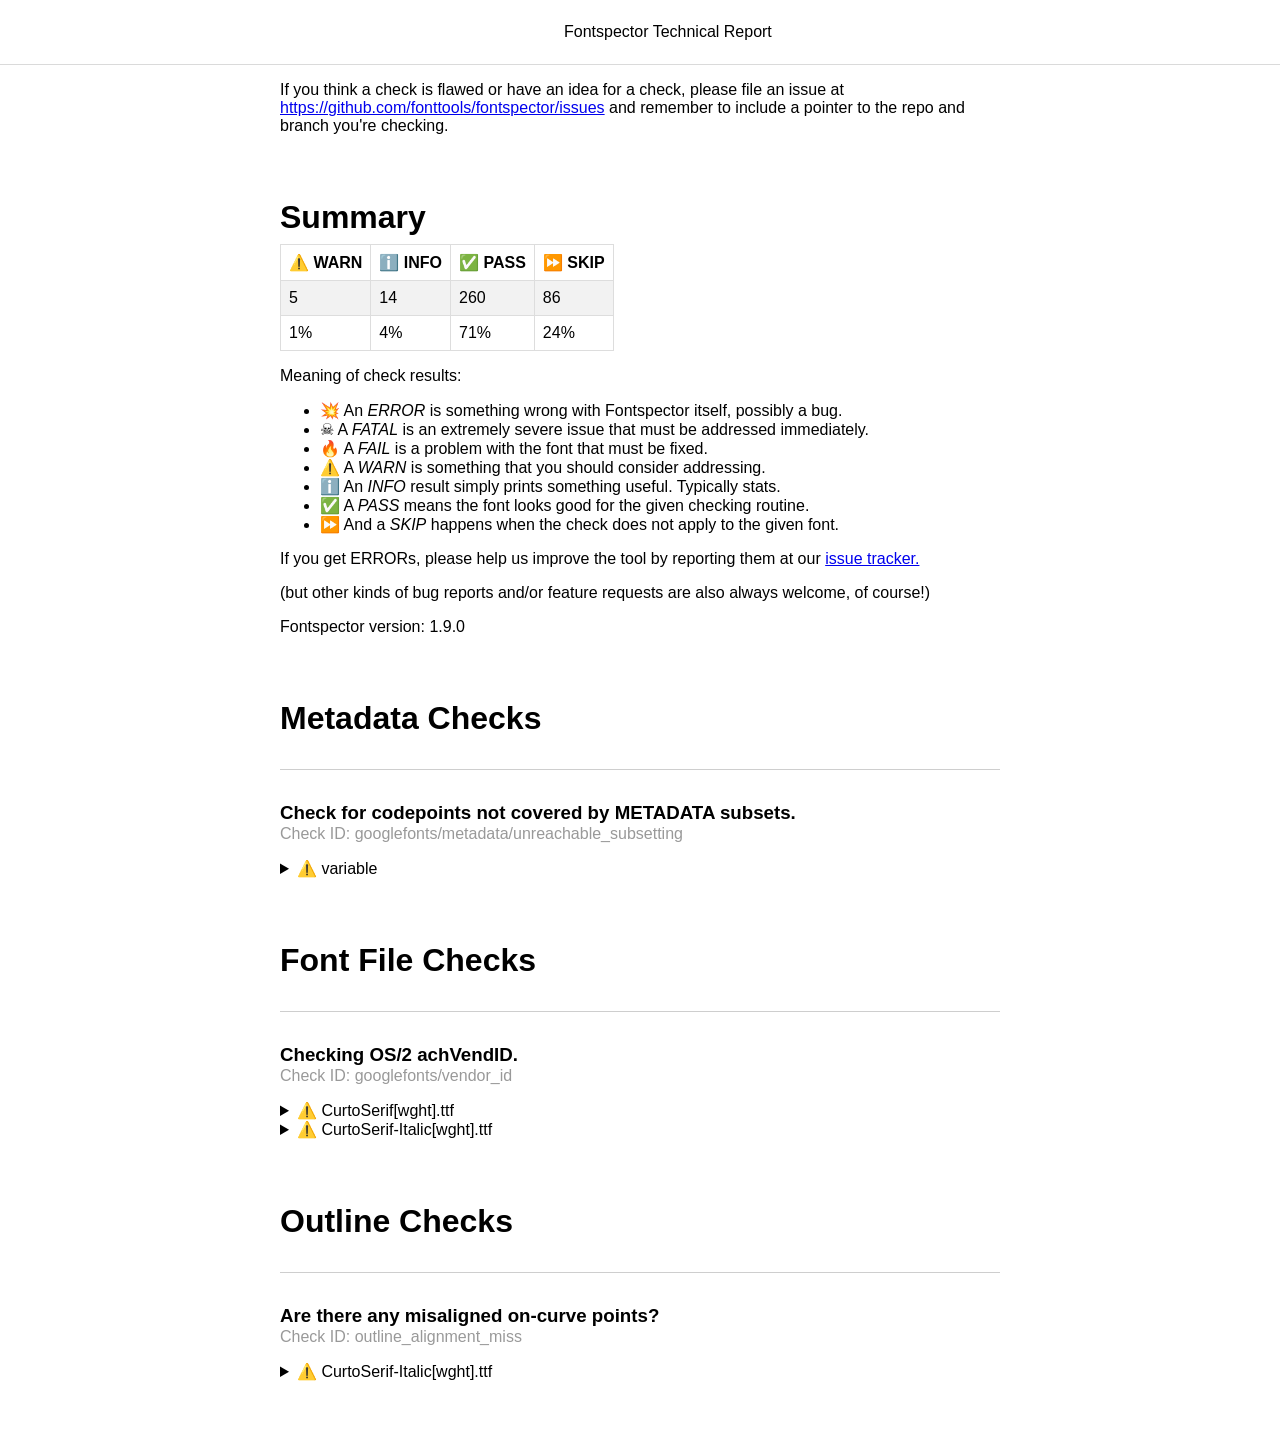
==== out/fontspector/fontspector-report.html @ faec96df "Fix Fontspector warnings and add missing Latin Core glyphs Post-submission QA update for the Google " ====
<!DOCTYPE html>
<html lang="en">

<head>
    <meta charset="utf-8">
    <title>Fontspector Check Report</title>
    <style>
        html {
    font-family: -apple-system, sans-serif;
}

body {
    margin: 0;
}

header {
    border-bottom: 1px solid #dadada;
    padding-top: 1rem;
    padding-bottom: 1rem;
    display: flex;
    align-items: center;
    padding-left: 2rem;
    padding-right: 2rem;
}

main {
    max-width: 720px;
    margin: auto;
    padding-bottom: 3rem;
}

header svg {
    height: 2rem
}

header img {
    height: 2rem
}

header .titleBar {
    margin-left: 2rem;
    font-size: 1rem;
}


h2 {
    margin-top: 2em;
    font-size: 2rem;
    margin-bottom: 0.5rem;
}

h3 {
    margin-bottom: 1px;
    margin-top: 2rem;
    border-top: 1px solid #cecece;
    padding-top: 2rem;
}

.check__idlabel {
    color: #999;
}

table {
    border-collapse: collapse;
}

th,
td {
    border: 1px solid #ddd;
    padding: 0.5em
}

tr:nth-child(even) {
    background-color: #f2f2f2;
}

tr {
    text-align: left;
}

ul {
    margin-top: 0;
}

.details_item {
    list-style: none;
    display: flex;
    align-items: baseline;
}

.details_indicator {
    flex: 0 0 5em;
    font-weight: bold;
    padding-right: 0.5em;
    text-align: right;
}

.details_text {
    flex: 1 0;
}

.section__emoji {
    overflow-wrap: break-word;
}

.rationale {
    padding: 0 1em;
    margin-top: 5px;
    margin-bottom: 1em;
    background-color: #f5f2f2;
}
.rationale p:first-child {
    padding-top: 10px;
}
.rationale ul {
    padding-bottom: 10px;
}
    </style>
</head>

<body>
    <header>
        <?xml version="1.0" encoding="UTF-8" standalone="no"?>
<!-- Created with Inkscape (http://www.inkscape.org/) -->

<svg
   xmlns:dc="http://purl.org/dc/elements/1.1/"
   xmlns:cc="http://creativecommons.org/ns#"
   xmlns:rdf="http://www.w3.org/1999/02/22-rdf-syntax-ns#"
   xmlns:svg="http://www.w3.org/2000/svg"
   xmlns="http://www.w3.org/2000/svg"
   xmlns:sodipodi="http://sodipodi.sourceforge.net/DTD/sodipodi-0.dtd"
   xmlns:inkscape="http://www.inkscape.org/namespaces/inkscape"
   width="500"
   height="500"
   id="svg3179"
   version="1.1"
   inkscape:version="0.48.4 r9939"
   sodipodi:docname="Font-Bakery-logo_clean.svg">
  <title
     id="title3236">Font Bakery Logo</title>
  <defs
     id="defs3181" />
  <sodipodi:namedview
     id="base"
     pagecolor="#ffffff"
     bordercolor="#dedede"
     borderopacity="1"
     inkscape:pageopacity="0.0"
     inkscape:pageshadow="2"
     inkscape:zoom="0.89871365"
     inkscape:cx="216.27103"
     inkscape:cy="202.08774"
     inkscape:document-units="px"
     inkscape:current-layer="layer1"
     showgrid="false"
     fit-margin-top="0"
     fit-margin-left="0"
     fit-margin-right="0"
     fit-margin-bottom="0"
     inkscape:showpageshadow="false"
     inkscape:window-width="1680"
     inkscape:window-height="996"
     inkscape:window-x="0"
     inkscape:window-y="27"
     inkscape:window-maximized="1" />
  <metadata
     id="metadata3184">
    <rdf:RDF>
      <cc:Work
         rdf:about="">
        <dc:format>image/svg+xml</dc:format>
        <dc:type
           rdf:resource="http://purl.org/dc/dcmitype/StillImage" />
        <dc:title>Font Bakery Logo</dc:title>
        <dc:creator>
          <cc:Agent>
            <dc:title>Robert Martinez</dc:title>
          </cc:Agent>
        </dc:creator>
        <dc:subject>
          <rdf:Bag>
            <rdf:li>font build service</rdf:li>
          </rdf:Bag>
        </dc:subject>
        <dc:source>https://github.com/xen/fontbakery</dc:source>
      </cc:Work>
    </rdf:RDF>
  </metadata>
  <g
     inkscape:label="Layer 1"
     inkscape:groupmode="layer"
     id="layer1"
     transform="translate(635.27948,-52.362183)">
    <g
       id="g4364">
      <g
         id="g4082">
        <path
           style="color:#000000;fill:#b3eeff;fill-opacity:1;fill-rule:evenodd;stroke:none;stroke-width:1px;marker:none;visibility:visible;display:inline;overflow:visible;enable-background:accumulate"
           d="M 251.59375 47.21875 C 170.31953 47.21875 104.4375 113.10078 104.4375 194.375 C 104.4375 275.64922 170.31953 341.53125 251.59375 341.53125 C 332.86797 341.53125 398.75 275.64922 398.75 194.375 C 398.75 113.10078 332.86797 47.21875 251.59375 47.21875 z "
           transform="translate(-635.27948,52.362183)"
           id="path3278" />
        <g
           id="g4077">
          <path
             id="text18282-2"
             transform="translate(-635.27948,52.362183)"
             d="M 227.5625 373.375 C 217.00932 373.375 211.65625 379.31093 211.65625 385.15625 C 211.65625 391.03317 216.97773 396.875 227.5625 396.875 C 236.97821 396.52744 242.09375 390.34601 242.09375 384.4375 C 242.09375 378.78176 237.45215 373.375 227.5625 373.375 z M 180.84375 374.0625 C 179.27529 374.07139 177.74223 374.0934 176.3125 374.125 C 175.17503 374.18819 174.25208 374.78964 174.0625 376.875 L 174.09375 394.03125 C 174.28333 395.45309 175.20594 396.21875 176.375 396.21875 L 185.34375 396.21875 C 186.26004 396.21875 187.0625 395.61072 187.0625 394.0625 L 187.0625 388.625 C 187.0625 387.61392 187.33163 387.03125 188.4375 387.03125 L 193.15625 387.03125 C 194.07254 387.03125 194.71875 386.92634 194.71875 385.09375 C 194.71875 383.29276 194.0406 383.15625 193.1875 383.15625 L 187.9375 383.15625 C 187.36877 383.15625 187.125 382.81943 187.125 382.1875 L 187.125 379.9375 C 187.125 378.98961 187.64621 378.3125 188.5625 378.3125 L 195.46875 378.3125 C 196.57462 378.3125 197.125 377.85414 197.125 376.90625 C 197.125 375.67399 196.82982 374.09375 195.25 374.09375 C 190.70013 374.09375 185.54914 374.03584 180.84375 374.0625 z M 315.75 374.0625 C 311.35811 374.0625 306.80376 374.0934 304.75 374.125 C 304.08648 374.125 303.31319 374.55419 303.25 375.3125 C 303.15521 376.44997 303.18681 377.61288 303.25 378.71875 C 303.2816 379.47706 303.92815 379.9375 304.78125 379.9375 L 307.625 379.9375 C 308.41491 379.9375 308.6875 380.33509 308.6875 381.125 C 308.6559 382.70482 308.65625 384.20247 308.65625 385.6875 C 308.65625 388.40478 308.68681 391.12127 308.75 394.3125 C 308.7816 395.1656 309.54795 396.12396 310.875 396.21875 C 312.45482 396.31354 314.20247 396.375 315.6875 396.375 C 317.04614 396.375 318.48511 396.31354 319.84375 396.21875 C 321.1708 396.12396 321.93715 395.1656 321.96875 394.3125 C 322.03194 392.35353 322.0625 390.45863 322.0625 388.53125 C 322.0625 386.06674 322.03194 383.59159 321.96875 380.9375 C 321.96875 380.21078 322.27294 379.84375 323.03125 379.84375 L 325.875 379.84375 C 326.7281 379.84375 327.37465 379.38331 327.40625 378.625 C 327.46944 377.51913 327.50104 376.44997 327.40625 375.3125 C 327.34306 374.55419 326.56977 374.1566 325.90625 374.125 C 324.38963 374.0934 320.14189 374.0625 315.75 374.0625 z M 261.09375 374.125 C 259.54553 374.125 259.25035 375.23026 259.21875 377.03125 C 259.18715 379.02182 259.1875 382.47299 259.1875 384.9375 C 259.1875 388.12873 259.18646 390.48969 259.28125 394.28125 C 259.31285 395.13435 259.92538 396.12431 261.03125 396.1875 C 262.42149 396.28229 263.29553 396.25139 264.84375 396.125 C 265.50727 396.06181 266.3125 395.63435 266.3125 394.78125 L 266.3125 391.28125 C 266.3125 390.27017 266.6823 389.96667 267.15625 390.15625 C 268.4833 390.81977 273.7525 393.88928 276.375 395.4375 C 277.2281 395.94304 277.80142 396.21875 278.8125 396.21875 L 284.09375 396.21875 C 285.23122 396.21875 285.84306 395.1656 285.90625 394.3125 C 286.12742 391.7532 286.15625 388.28775 286.15625 384.84375 C 286.15625 381.65252 286.03229 378.27632 285.9375 375.875 C 285.87431 374.38997 285.35864 374.125 284 374.125 L 280.625 374.125 C 279.83509 374.125 279.375 374.741 279.375 375.5625 L 279.375 380 C 279.375 380.66352 278.94547 380.97256 278.21875 380.625 C 274.61677 378.82401 270.85718 376.8357 266.78125 374.71875 C 266.11773 374.37119 265.32081 374.125 264.5625 374.125 L 261.09375 374.125 z M 229.65625 380.84375 C 232.56311 380.84375 233.8125 382.82505 233.8125 384.53125 C 233.8125 386.49022 232.06242 388.5625 229.21875 388.5625 C 226.97541 388.5625 224.6875 387.24576 224.6875 384.78125 C 224.6875 382.82228 226.30704 380.84375 229.65625 380.84375 z "
             style="font-size:31.59636497px;font-style:normal;font-variant:normal;font-weight:bold;font-stretch:normal;text-align:center;line-height:112.00000048%;letter-spacing:0.06206039px;word-spacing:0px;writing-mode:lr-tb;text-anchor:middle;color:#000000;fill:#333333;fill-opacity:1;fill-rule:nonzero;stroke:none;stroke-width:1.79440379;marker:none;visibility:visible;display:inline;overflow:visible;enable-background:accumulate;font-family:Chango;-inkscape-font-specification:Chango Bold" />
          <path
             id="text18286-8"
             transform="translate(-635.27948,52.362183)"
             d="M 182.875 429.5625 C 180.94762 429.5625 179.26074 430.32505 178.28125 432.03125 L 168.375 449.46875 C 167.77467 450.51143 167.48026 452 169.28125 452 L 172.125 452 C 173.07289 452 173.4955 451.82116 173.90625 451.03125 L 175.15625 448.46875 C 175.47221 447.80523 175.96044 447.78125 176.71875 447.78125 L 182.6875 447.78125 C 183.41422 447.84444 184.27744 448.05419 184.625 448.8125 L 185.53125 450.78125 C 185.87881 451.50797 186.07401 452 187.875 452 L 198.0625 452 C 198.9156 452 199.9375 451.66803 199.9375 450.59375 C 199.9375 450.1514 199.75485 449.57047 199.3125 448.84375 L 189 431.375 C 188.24169 430.07955 186.76489 429.5625 185.40625 429.5625 L 182.875 429.5625 z M 139.9375 429.78125 C 136.27233 429.78125 132.50096 429.81146 129.5625 429.90625 C 127.66672 429.96944 127.37639 431.01116 127.25 432.84375 C 127.12361 434.9923 127.03125 438.0921 127.03125 441.09375 C 127.03125 444.31658 127.06008 447.59833 127.28125 450.03125 C 127.37604 450.91595 128.11045 451.96875 129.4375 451.96875 C 139.48513 452.06354 139.87084 452.0625 140.25 452.0625 C 142.68292 452.0625 145.07124 451.96979 147.125 451.875 C 152.71755 451.65383 154.84375 448.06277 154.84375 445.1875 C 154.84375 442.40702 153.02251 440.41248 150.96875 439.84375 C 150.65279 439.74896 150.65279 439.47048 150.96875 439.3125 C 152.61176 438.4278 153.21875 437.1753 153.21875 435.4375 C 153.21875 432.56223 150.50269 430.03298 147.40625 429.875 C 145.2261 429.78021 142.65478 429.78125 139.9375 429.78125 z M 313.03125 429.84375 C 311.16707 429.84375 309.21382 429.8434 306.8125 429.875 C 304.91672 429.9066 304.18889 430.94901 304.0625 432.75 C 303.90452 434.89855 303.875 438.1546 303.875 441.15625 C 303.875 444.34748 303.90383 447.59833 304.125 450.03125 C 304.21979 450.88435 304.92295 451.87396 306.25 451.96875 C 308.05099 452.06354 309.85526 452.125 311.65625 452.125 C 312.88851 452.125 314.08059 452.09444 315.28125 452.03125 C 316.51351 451.96806 317.0625 451.44685 317.0625 450.59375 L 317.0625 447.375 C 317.0625 446.80627 317.58994 446.77675 317.9375 447.1875 L 320.65625 451.3125 C 321.25658 451.88123 321.71217 452.03125 322.3125 452.03125 C 323.92391 452.06285 327.45109 452.06285 329.0625 452.03125 C 329.72602 452.03125 330.03645 451.25589 329.5625 450.71875 C 328.10907 449.07574 326.63989 447.35934 325.28125 445.9375 C 327.93534 444.45247 329.125 441.8725 329.125 439.25 C 329.125 434.76332 325.68492 430.00104 320.21875 429.90625 C 317.50147 429.84306 315.30619 429.84375 313.03125 429.84375 z M 215.875 429.875 C 213.97922 429.875 213.72014 430.97991 213.59375 432.8125 C 213.43577 434.96105 213.40625 437.96675 213.40625 441 C 213.40625 444.22283 213.43508 447.47333 213.65625 449.90625 C 213.75104 450.79095 214.48545 451.78021 215.8125 451.875 C 217.48711 451.96979 219.07713 452 220.59375 452 C 222.07878 452 223.57747 451.96979 225.0625 451.875 C 225.884 451.81181 226.78125 451.384 226.78125 450.5625 L 226.78125 447.5625 C 226.78125 446.7094 227.05765 446.34375 227.5 446.34375 C 227.87916 446.34375 228.27709 446.5573 228.65625 447.03125 L 232.375 451.46875 C 232.69096 451.81631 233.08578 452 233.8125 452 L 242.3125 452 C 243.86072 452 244.51316 450.23468 243.3125 448.78125 C 241.19555 446.22195 236.62284 441.81034 233.96875 439.15625 C 233.5264 438.7139 233.46321 438.37985 233.96875 437.9375 C 236.52805 435.75735 238.53272 433.93603 241.25 431.21875 C 241.75554 430.71321 241.41352 429.875 240.75 429.875 C 239.13859 429.8434 237.51766 429.8434 235.90625 429.875 C 235.30592 429.875 234.81908 430.05627 234.21875 430.625 L 228.03125 436.40625 C 227.71529 436.65902 227.44062 436.9375 227.15625 436.9375 C 226.99827 436.9375 226.8125 436.7552 226.8125 436.28125 L 226.78125 432.71875 C 226.78125 431.13893 225.73399 429.875 224.34375 429.875 L 215.875 429.875 z M 268.5625 429.875 C 266.99749 429.88833 265.49223 429.898 264.0625 429.9375 C 262.92503 429.9691 262.00208 430.57089 261.8125 432.65625 C 261.62292 434.42564 261.59375 437.99315 261.59375 441.46875 C 261.59375 444.97594 261.62292 448.35941 261.8125 449.78125 C 262.00208 451.20309 262.92503 452 264.0625 452 L 283.5625 452 C 284.47879 452 285.34375 450.77147 285.34375 448.8125 C 285.34375 447.58024 284.47498 447.34375 283.90625 447.34375 L 276.03125 447.34375 C 275.02017 447.34375 274.75 446.75866 274.75 445.96875 L 274.75 444.4375 C 274.75 443.39482 275.01913 442.8125 276.125 442.8125 L 281.28125 442.8125 C 282.22914 442.8125 282.8125 442.67599 282.8125 440.875 C 282.8125 439.04241 282.16525 438.9375 281.34375 438.9375 L 275.59375 438.9375 C 275.02502 438.9375 274.75 438.56908 274.75 437.96875 L 274.75 435.6875 C 274.75 434.77121 275.27121 434.125 276.1875 434.125 L 283.15625 434.125 C 284.4517 434.125 284.78125 433.26108 284.78125 432.25 C 284.78125 431.11253 284.45447 429.875 282.90625 429.875 C 278.38008 429.875 273.25752 429.83501 268.5625 429.875 z M 355.96875 429.875 L 345.15625 429.9375 C 343.67122 429.9375 343.14586 431.29691 344.09375 432.71875 L 350.46875 443.4375 C 350.46875 446.15478 350.46806 446.90252 350.53125 450.09375 C 350.56285 450.94685 351.3292 451.90521 352.65625 452 C 354.23607 452.09479 355.98372 452.125 357.46875 452.125 C 358.82739 452.125 360.26636 452.09479 361.625 452 C 362.95205 451.90521 363.7184 450.94685 363.75 450.09375 C 363.81319 448.13478 363.90625 444.55238 363.90625 442.625 L 370.96875 431.40625 C 371.47429 430.71113 371.38262 429.875 370.6875 429.875 L 366.59375 429.875 C 365.96182 429.875 365.59791 430.08855 365.21875 430.5625 L 362 435.59375 C 361.65244 436.0045 361.37742 436.1875 361.15625 436.1875 C 360.90348 436.1875 360.72256 435.9427 360.375 435.46875 L 358.4375 431.34375 C 357.64759 430.23788 357.2642 429.875 355.96875 429.875 z M 140.65625 433.46875 C 143.12076 433.37396 143.84375 434.2042 143.84375 435.53125 C 143.84375 436.73191 142.7732 437.34375 140.65625 437.34375 C 140.11911 437.34375 139.9375 437.00277 139.9375 436.75 L 139.90625 434.15625 C 139.90625 433.6823 140.15071 433.46875 140.65625 433.46875 z M 317.78125 435.625 C 320.68811 435.625 321.9375 437.48026 321.9375 439.28125 C 321.9375 441.11384 320.53048 442.9375 317.75 442.9375 C 317.14967 442.9375 317.09375 442.65971 317.09375 442.34375 L 317.03125 436.5 C 317.03125 435.89967 317.24411 435.625 317.78125 435.625 z M 179.6875 438.71875 C 180.16145 438.71875 180.43438 438.93092 180.71875 439.53125 L 181.90625 442.25 C 182.25381 443.03991 181.69685 443.65625 180.84375 443.65625 L 177.96875 443.65625 C 177.27363 443.65625 177.02813 443.00727 177.3125 442.34375 L 178.75 439.46875 C 178.97117 439.0264 179.33994 438.71875 179.6875 438.71875 z M 141.53125 441.75 C 143.21252 441.76814 145.03125 442.47097 145.03125 444.40625 C 145.03125 446.90236 142.86869 447.65625 140.59375 447.65625 C 140.1514 447.65625 139.90625 447.28506 139.90625 446.9375 L 139.9375 442.84375 C 139.9375 442.02225 140.33855 441.81285 140.8125 441.78125 C 141.04157 441.75755 141.29107 441.74741 141.53125 441.75 z "
             style="font-size:31.59636497px;font-style:normal;font-variant:normal;font-weight:bold;font-stretch:normal;text-align:start;line-height:112.00000048%;letter-spacing:0.06206039px;word-spacing:2.41503072px;writing-mode:lr-tb;text-anchor:start;color:#000000;fill:#333333;fill-opacity:1;fill-rule:nonzero;stroke:none;stroke-width:1.79440379;marker:none;visibility:visible;display:inline;overflow:visible;enable-background:accumulate;font-family:Chango;-inkscape-font-specification:Chango Bold" />
          <path
             id="path3288"
             transform="translate(-635.27948,52.362183)"
             d="M 249.9375 403.46875 C 249.32611 403.46875 248.71723 403.68377 248.25 404.125 L 243.09375 408.96875 L 85.46875 411.4375 L 243.09375 413.875 L 248.25 418.71875 C 249.18448 419.60121 250.69052 419.60121 251.625 418.71875 L 256.78125 413.875 L 414.53125 411.4375 L 256.78125 408.96875 L 251.625 404.125 C 251.15776 403.68377 250.54889 403.46875 249.9375 403.46875 z "
             style="color:#000000;fill:#333333;fill-opacity:1;fill-rule:evenodd;stroke:none;stroke-width:1px;marker:none;visibility:visible;display:inline;overflow:visible;enable-background:accumulate" />
        </g>
      </g>
      <g
         id="g4067">
        <path
           sodipodi:nodetypes="cccccccccc"
           inkscape:connector-curvature="0"
           id="path3290"
           transform="translate(-635.27948,52.362183)"
           d="m 206.89349,137.05441 c -72.73857,-33.75998 -74.49408,71.0107 -10.29974,57.82059 l 5.76713,88.33318 c 33.82742,-2.45226 64.21304,-3.34452 86.21392,-0.82763 l 4.55015,-73.5993 c 0.58262,-9.0357 -12.00001,4.01117 -47.09375,-15.125 27.11798,4.95126 43.83163,3.94126 53.60332,-1.28551 32.28612,10.09481 58.06133,-3.9468 51.14668,-34.12079 -6.09438,-23.26773 -28.8541,-29.53508 -61.0625,-35.09375 -47.44109,-5.43966 -47.52019,37.4132 -82.82521,13.89821 z"
           style="color:#000000;fill:#ffffff;fill-opacity:1;fill-rule:nonzero;stroke:none;stroke-width:1px;marker:none;visibility:visible;display:inline;overflow:visible;enable-background:accumulate" />
        <g
           id="g4060">
          <path
             id="text4705"
             transform="translate(-635.27948,52.362183)"
             d="M 209.0625 208.96875 L 195.5625 209.34375 L 197.65625 285.1875 L 250.3125 283.71875 L 249.96875 271.34375 L 210.8125 272.4375 L 210.3125 254.21875 L 246.28125 253.21875 L 245.9375 240.84375 L 209.96875 241.84375 L 209.0625 208.96875 z "
             style="font-size:109.31424713px;font-style:normal;font-variant:normal;font-weight:bold;font-stretch:normal;text-indent:0;text-align:start;text-decoration:none;line-height:100%;letter-spacing:0px;word-spacing:0px;text-transform:none;direction:ltr;block-progression:tb;writing-mode:lr-tb;text-anchor:start;baseline-shift:baseline;color:#000000;fill:#333333;fill-opacity:1;fill-rule:nonzero;stroke:none;stroke-width:1px;marker:none;visibility:visible;display:inline;overflow:visible;enable-background:accumulate;font-family:Cantarell;-inkscape-font-specification:Cantarell Bold" />
          <path
             id="text4709"
             transform="translate(-635.27948,52.362183)"
             d="M 300.34375 209.40625 L 298.96875 242.25 L 263.03125 240.75 L 262.5 253.125 L 298.4375 254.625 L 297.6875 272.8125 L 258.53125 271.15625 L 258.03125 283.53125 L 310.65625 285.75 L 313.84375 209.96875 L 300.34375 209.40625 z "
             style="font-size:109.31424713px;font-style:normal;font-variant:normal;font-weight:bold;font-stretch:normal;text-indent:0;text-align:start;text-decoration:none;line-height:100%;letter-spacing:0px;word-spacing:0px;text-transform:none;direction:ltr;block-progression:tb;writing-mode:lr-tb;text-anchor:start;baseline-shift:baseline;color:#000000;fill:#333333;fill-opacity:1;fill-rule:nonzero;stroke:none;stroke-width:1px;marker:none;visibility:visible;display:inline;overflow:visible;enable-background:accumulate;font-family:Cantarell;-inkscape-font-specification:Cantarell Bold" />
          <path
             id="text4713"
             transform="translate(-635.27948,52.362183)"
             d="M 308.5625 119.46875 L 307.09375 131.65625 L 309.21875 131.96875 C 316.42036 133.03782 322.52077 134.84167 327.5 137.375 C 331.43268 139.37599 334.73731 141.86431 337.4375 144.875 C 340.12213 147.83799 342.03348 150.9639 343.15625 154.25 C 344.24732 157.5201 344.71437 160.86107 344.53125 164.28125 C 344.31643 167.68541 343.4241 170.92416 341.875 173.96875 C 340.27751 177.10858 338.09635 179.77603 335.34375 181.96875 C 332.5756 184.1137 329.47546 185.66251 326.03125 186.625 C 322.57151 187.53971 318.72928 187.71109 314.5 187.15625 C 310.28692 186.56976 306.06236 185.19356 301.8125 183.03125 C 296.61129 180.38492 291.85916 176.82963 287.59375 172.34375 L 286.15625 170.8125 L 277.40625 178.34375 L 278.78125 180 C 284.16279 186.45113 290.70049 191.64241 298.34375 195.53125 C 304.27451 198.54877 310.10287 200.37016 315.875 201.03125 C 321.61549 201.67624 326.85648 201.22981 331.59375 199.6875 C 336.34719 198.11352 340.6574 195.69004 344.5 192.375 C 348.3109 189.04388 351.42227 184.94572 353.875 180.125 C 356.36 175.24093 357.80182 170.26143 358.1875 165.1875 C 358.57317 160.11368 357.95095 155.22233 356.28125 150.5 C 354.61154 145.77781 351.77786 141.29191 347.78125 137.0625 C 343.78464 132.83326 338.80619 129.22123 332.84375 126.1875 C 325.73961 122.57305 318.33703 120.39428 310.6875 119.65625 L 308.5625 119.46875 z "
             style="font-size:109.31424713px;font-style:normal;font-variant:normal;font-weight:bold;font-stretch:normal;text-indent:0;text-align:start;text-decoration:none;line-height:100%;letter-spacing:0px;word-spacing:0px;text-transform:none;direction:ltr;block-progression:tb;writing-mode:lr-tb;text-anchor:start;baseline-shift:baseline;color:#000000;fill:#333333;fill-opacity:1;fill-rule:nonzero;stroke:none;stroke-width:1px;marker:none;visibility:visible;display:inline;overflow:visible;enable-background:accumulate;font-family:Cantarell;-inkscape-font-specification:Cantarell Bold" />
          <path
             id="text4717"
             transform="translate(-635.27948,52.362183)"
             d="M 182.375 124.65625 C 180.47774 124.69766 178.65321 124.86732 176.84375 125.125 C 172.02391 125.77713 167.77343 127.05342 164.125 128.96875 C 160.51714 130.85454 157.29418 133.22156 154.46875 136.09375 C 151.67843 138.97154 149.44751 142.19737 147.78125 145.71875 C 146.11495 149.24023 144.99528 152.96467 144.375 156.9375 C 143.78213 160.73461 143.67471 164.53754 144.09375 168.3125 C 144.51825 172.05235 145.56042 175.75716 147.21875 179.4375 C 148.9122 183.12336 151.15908 186.473 153.96875 189.46875 C 156.78385 192.42935 160.45841 195.02839 164.96875 197.28125 C 169.51966 199.50444 174.67152 201.06849 180.4375 201.96875 C 193.97331 204.08214 205.01285 201.71568 213.53125 194.90625 L 218.34375 164.0625 L 181.84375 158.375 L 180.03125 170.09375 L 203.5 173.75 L 201.25 188.125 C 196.68082 190.40087 191.15653 191.04129 184.6875 190.03125 C 178.78089 189.10904 173.61373 187.14744 169.21875 184.15625 C 164.86433 181.13541 161.69147 177.4018 159.65625 172.90625 C 157.62097 168.41074 156.98526 163.59795 157.78125 158.5 C 158.38505 154.63265 159.75267 151.20083 161.875 148.21875 C 164.0379 145.20709 166.65093 142.87436 169.6875 141.1875 C 172.75915 139.50624 176.1194 138.36683 179.78125 137.75 C 183.443 137.13328 187.11693 137.10568 190.84375 137.6875 C 194.64076 138.2804 198.36595 139.36186 201.96875 140.96875 C 205.57689 142.54059 208.51381 144.15711 210.8125 145.8125 L 212.5625 147.125 L 219.71875 137.53125 L 218.0625 136.1875 C 210.80834 130.51705 202.19967 126.92855 192.25 125.375 C 188.84402 124.84326 185.5371 124.58723 182.375 124.65625 z "
             style="font-size:109.31424713px;font-style:normal;font-variant:normal;font-weight:bold;font-stretch:normal;text-indent:0;text-align:start;text-decoration:none;line-height:100%;letter-spacing:0px;word-spacing:0px;text-transform:none;direction:ltr;block-progression:tb;writing-mode:lr-tb;text-anchor:start;baseline-shift:baseline;color:#000000;fill:#333333;fill-opacity:1;fill-rule:nonzero;stroke:none;stroke-width:1px;marker:none;visibility:visible;display:inline;overflow:visible;enable-background:accumulate;font-family:Cantarell;-inkscape-font-specification:Cantarell Bold" />
          <path
             id="text4721"
             transform="translate(-635.27948,52.362183)"
             d="M 279.625 116.25 C 277.81025 116.24545 275.93131 116.46106 273.96875 116.9375 C 271.95816 117.39923 270.20044 117.95291 268.6875 118.59375 C 267.15798 119.20322 265.54155 119.97507 263.84375 120.875 L 220.9375 143.625 L 227.21875 155.5 L 270.03125 132.8125 C 270.81729 132.39587 271.55666 132.05171 272.21875 131.78125 C 272.86425 131.47939 273.76669 131.17348 274.9375 130.875 C 276.06027 130.56179 277.12238 130.38295 278.125 130.375 C 279.11102 130.33565 280.28015 130.49298 281.59375 130.84375 C 282.89075 131.16312 284.10061 131.71628 285.28125 132.5 C 286.41384 133.26899 287.66009 134.39392 288.96875 135.875 C 290.22935 137.34134 291.40006 139.11248 292.5 141.1875 C 293.64997 143.35686 294.51541 145.55055 295.09375 147.78125 L 295.65625 150.03125 L 307.1875 146.46875 L 306.71875 144.40625 C 305.85482 140.87706 304.53327 137.42659 302.75 134.0625 C 301.01674 130.79277 299.15338 127.99724 297.1875 125.65625 C 295.20498 123.28387 293.29924 121.43379 291.4375 120.125 C 289.55913 118.78483 287.56877 117.80614 285.46875 117.1875 C 283.36878 116.56892 281.40837 116.27129 279.625 116.25 z "
             style="font-size:109.3142395px;font-style:normal;font-variant:normal;font-weight:bold;font-stretch:normal;text-indent:0;text-align:start;text-decoration:none;line-height:100%;letter-spacing:0px;word-spacing:0px;text-transform:none;direction:ltr;block-progression:tb;writing-mode:lr-tb;text-anchor:start;baseline-shift:baseline;color:#000000;fill:#333333;fill-opacity:1;fill-rule:nonzero;stroke:none;stroke-width:1px;marker:none;visibility:visible;display:inline;overflow:visible;enable-background:accumulate;font-family:Cantarell;-inkscape-font-specification:Cantarell Bold" />
        </g>
      </g>
    </g>
  </g>
</svg>

        <div class="titleBar">
            Fontspector Technical Report
        </div>
    </header>

    <main>
        <p>If you think a check is flawed or have an idea for a check,
please file an issue at <a href='https:&#x2F;&#x2F;github.com&#x2F;fonttools&#x2F;fontspector&#x2F;issues'>https:&#x2F;&#x2F;github.com&#x2F;fonttools&#x2F;fontspector&#x2F;issues</a>
and remember to include a pointer to the repo and branch
you're checking.</p>
        
        <h2>Summary</h2>
    <table>
    <tr>
        <th>⚠️ WARN</th><th>ℹ️ INFO</th><th>✅ PASS</th><th>⏩ SKIP</th>
    </tr>
    <tr>
        <td>5 </td> <td>14 </td> <td>260 </td> <td>86 </td> 
    </tr>
    <tr>
        <td>1%</td> <td>4%</td> <td>71%</td> <td>24%</td> 
    </tr>
</table>

        


<p>Meaning of check results:</p>

<ul>
<li>💥 An <em>ERROR</em> is something wrong with Fontspector itself, possibly a bug.
<li>☠ A <em>FATAL</em> is an extremely severe issue that must be addressed
immediately.
<li>🔥 A <em>FAIL</em> is a problem with the font that must be fixed.
<li>⚠️ A <em>WARN</em> is something that you should consider addressing.
<li>ℹ️ An <em>INFO</em> result simply prints something useful. Typically stats.
<li>✅ A <em>PASS</em> means the font looks good for the given checking routine.
<li>⏩ And a <em>SKIP</em> happens when the check does not apply to the given font.
</ul>

<p>If you get ERRORs, please help us improve the tool by reporting them at our
    <a href="https:&#x2F;&#x2F;github.com&#x2F;fonttools&#x2F;fontspector&#x2F;issues">issue tracker.</a></p>

<p>(but other kinds of bug reports and/or feature requests
    are also always welcome, of course!)</p>

<p>Fontspector version: 1.9.0</p>
        
            <h2>Metadata Checks</h2>

    

    

    

    

    

    

    

    

    

    

    

    
        <h3>Check for codepoints not covered by METADATA subsets.</h3>
<div class='check__idlabel'>Check ID: googlefonts&#x2F;metadata&#x2F;unreachable_subsetting</div>

<div class="rationale">
    

</div>


    
        <details>
            <summary>
                ⚠️
                variable
                
            </summary>
            <div>
                <ul>
                
                
                        <li class='details_item'>
                            <span class='details_indicator'>
                            ⚠️ WARN
                            </span>

                            <span class='details_text'>
                                
                                    <p>fonts/variable/CurtoSerif[wght].ttf: The following codepoints supported by the font are not covered by any subsets defined in the font's metadata file, and will never be served. You can solve this by either manually adding additional subset declarations to METADATA.pb, or by editing the glyphset definitions.</p>
<ul>
<li>U+02D8 BREVE: try adding one of: canadian-aboriginal, yi</li>
<li>U+02D9 DOT ABOVE: try adding one of: canadian-aboriginal, yi</li>
<li>U+02DB OGONEK: try adding one of: yi, canadian-aboriginal</li>
<li>U+0302 COMBINING CIRCUMFLEX ACCENT: try adding one of: coptic, math, cherokee, tifinagh</li>
<li>U+0306 COMBINING BREVE: try adding one of: tifinagh, old-permic</li>
<li>U+0307 COMBINING DOT ABOVE: try adding one of: math, old-permic, canadian-aboriginal, tifinagh, hebrew, malayalam, syriac, coptic, todhri, tai-le, duployan</li>
<li>U+030A COMBINING RING ABOVE: try adding one of: duployan, syriac</li>
<li>U+030B COMBINING DOUBLE ACUTE ACCENT: try adding one of: cherokee, osage</li>
<li>U+030C COMBINING CARON: try adding one of: cherokee, tai-le</li>
<li>U+0312 COMBINING TURNED COMMA ABOVE: try adding math</li>
<li>U+0326 COMBINING COMMA BELOW: try adding math</li>
<li>U+0327 COMBINING CEDILLA: try adding math</li>
<li>U+1EBC LATIN CAPITAL LETTER E WITH TILDE: try adding vietnamese</li>
<li>U+1EBD LATIN SMALL LETTER E WITH TILDE: try adding vietnamese</li>
<li>U+2030 PER MILLE SIGN: try adding adlam</li>
<li>U+25CC DOTTED CIRCLE: try adding one of: hanunoo, zanabazar-square, caucasian-albanian, javanese, dogra, old-permic, saurashtra, bhaiksuki, elbasan, adlam, hebrew, canadian-aboriginal, tai-le, bengali, duployan, kaithi, thai, ahom, buginese, myanmar, telugu, warang-citi, tagbanwa, khojki, bassa-vah, mahajani, buhid, newa, takri, tibetan, gurmukhi, devanagari, kayah-li, mandaic, osage, soyombo, new-tai-lue, tirhuta, khmer, balinese, chakma, sinhala, sundanese, gunjala-gondi, mongolian, limbu, armenian, syloti-nagri, malayalam, thaana, khudawadi, lao, tifinagh, pahawh-hmong, sharada, brahmi, manichaean, masaram-gondi, syriac, math, oriya, tagalog, yi, wancho, symbols, psalter-pahlavi, rejang, miao, hanifi-rohingya, gujarati, cham, grantha, sogdian, mende-kikakui, meetei-mayek, phags-pa, modi, nko, tamil, kharoshthi, music, tai-tham, marchen, siddham, tai-viet, coptic, lepcha, batak, kannada</li>
</ul>
<p>Or you can add the above codepoints to one of the subsets supported by the font: latin-ext, latin</p>
                                
                                
                                     [code: unreachable-subsetting]
                                
                            </span>
                        </li>
                
                
                
                        <li class='details_item'>
                            <span class='details_indicator'>
                            ⚠️ WARN
                            </span>

                            <span class='details_text'>
                                
                                    <p>fonts/variable/CurtoSerif-Italic[wght].ttf: The following codepoints supported by the font are not covered by any subsets defined in the font's metadata file, and will never be served. You can solve this by either manually adding additional subset declarations to METADATA.pb, or by editing the glyphset definitions.</p>
<ul>
<li>U+02D8 BREVE: try adding one of: canadian-aboriginal, yi</li>
<li>U+02D9 DOT ABOVE: try adding one of: canadian-aboriginal, yi</li>
<li>U+02DB OGONEK: try adding one of: yi, canadian-aboriginal</li>
<li>U+0302 COMBINING CIRCUMFLEX ACCENT: try adding one of: coptic, math, cherokee, tifinagh</li>
<li>U+0306 COMBINING BREVE: try adding one of: tifinagh, old-permic</li>
<li>U+0307 COMBINING DOT ABOVE: try adding one of: math, old-permic, canadian-aboriginal, tifinagh, hebrew, malayalam, syriac, coptic, todhri, tai-le, duployan</li>
<li>U+030A COMBINING RING ABOVE: try adding one of: duployan, syriac</li>
<li>U+030B COMBINING DOUBLE ACUTE ACCENT: try adding one of: cherokee, osage</li>
<li>U+030C COMBINING CARON: try adding one of: cherokee, tai-le</li>
<li>U+0312 COMBINING TURNED COMMA ABOVE: try adding math</li>
<li>U+0326 COMBINING COMMA BELOW: try adding math</li>
<li>U+0327 COMBINING CEDILLA: try adding math</li>
<li>U+1EBC LATIN CAPITAL LETTER E WITH TILDE: try adding vietnamese</li>
<li>U+1EBD LATIN SMALL LETTER E WITH TILDE: try adding vietnamese</li>
<li>U+2030 PER MILLE SIGN: try adding adlam</li>
<li>U+25CC DOTTED CIRCLE: try adding one of: hanunoo, zanabazar-square, caucasian-albanian, javanese, dogra, old-permic, saurashtra, bhaiksuki, elbasan, adlam, hebrew, canadian-aboriginal, tai-le, bengali, duployan, kaithi, thai, ahom, buginese, myanmar, telugu, warang-citi, tagbanwa, khojki, bassa-vah, mahajani, buhid, newa, takri, tibetan, gurmukhi, devanagari, kayah-li, mandaic, osage, soyombo, new-tai-lue, tirhuta, khmer, balinese, chakma, sinhala, sundanese, gunjala-gondi, mongolian, limbu, armenian, syloti-nagri, malayalam, thaana, khudawadi, lao, tifinagh, pahawh-hmong, sharada, brahmi, manichaean, masaram-gondi, syriac, math, oriya, tagalog, yi, wancho, symbols, psalter-pahlavi, rejang, miao, hanifi-rohingya, gujarati, cham, grantha, sogdian, mende-kikakui, meetei-mayek, phags-pa, modi, nko, tamil, kharoshthi, music, tai-tham, marchen, siddham, tai-viet, coptic, lepcha, batak, kannada</li>
</ul>
<p>Or you can add the above codepoints to one of the subsets supported by the font: latin-ext, latin</p>
                                
                                
                                     [code: unreachable-subsetting]
                                
                            </span>
                        </li>
                
                
                </ul>
            </div>
        </details>
    


    

    

    


        
            <h2>Font File Checks</h2>

    

    

    

    

    

    

    

    

    

    

    

    

    

    

    

    

    

    

    

    

    

    

    

    

    

    

    

    

    

    

    
        <h3>Checking OS&#x2F;2 achVendID.</h3>
<div class='check__idlabel'>Check ID: googlefonts&#x2F;vendor_id</div>

<div class="rationale">
    

</div>


    
        <details>
            <summary>
                ⚠️
                CurtoSerif[wght].ttf
                
            </summary>
            <div>
                <ul>
                
                
                        <li class='details_item'>
                            <span class='details_indicator'>
                            ⚠️ WARN
                            </span>

                            <span class='details_text'>
                                
                                    <p>OS/2 VendorID value 'DQCU' is not yet recognized.
If you registered it recently, then it's safe to ignore this warning message. Otherwise, you should set it to your own unique 4 character code, and register it with Microsoft at <a href="https://www.microsoft.com/typography/links/vendorlist.aspx">https://www.microsoft.com/typography/links/vendorlist.aspx</a></p>

                                
                                
                                     [code: unknown]
                                
                            </span>
                        </li>
                
                
                </ul>
            </div>
        </details>
    

    
        <details>
            <summary>
                ⚠️
                CurtoSerif-Italic[wght].ttf
                
            </summary>
            <div>
                <ul>
                
                
                        <li class='details_item'>
                            <span class='details_indicator'>
                            ⚠️ WARN
                            </span>

                            <span class='details_text'>
                                
                                    <p>OS/2 VendorID value 'DQCU' is not yet recognized.
If you registered it recently, then it's safe to ignore this warning message. Otherwise, you should set it to your own unique 4 character code, and register it with Microsoft at <a href="https://www.microsoft.com/typography/links/vendorlist.aspx">https://www.microsoft.com/typography/links/vendorlist.aspx</a></p>

                                
                                
                                     [code: unknown]
                                
                            </span>
                        </li>
                
                
                </ul>
            </div>
        </details>
    


    

    

    

    

    

    

    


        
            <h2>Outline Checks</h2>

    
        <h3>Are there any misaligned on-curve points?</h3>
<div class='check__idlabel'>Check ID: outline_alignment_miss</div>

<div class="rationale">
    

</div>


    
        <details>
            <summary>
                ⚠️
                CurtoSerif-Italic[wght].ttf
                
            </summary>
            <div>
                <ul>
                
                
                        <li class='details_item'>
                            <span class='details_indicator'>
                            ⚠️ WARN
                            </span>

                            <span class='details_text'>
                                
                                    <p>The following glyphs have on-curve points which have potentially incorrect y coordinates:</p>
<ul>
<li>
<ul>
<li>G (U+0047): X=473,Y=614 (should be at cap-height 612?)</li>
</ul>
</li>
<li>
<ul>
<li>G (U+0047): X=302,Y=1.5 (should be at baseline 0?)</li>
</ul>
</li>
<li>
<ul>
<li>Gbreve (U+011E): X=473,Y=614 (should be at cap-height 612?)</li>
</ul>
</li>
<li>
<ul>
<li>Gbreve (U+011E): X=302,Y=1.5 (should be at baseline 0?)</li>
</ul>
</li>
<li>
<ul>
<li>uni0122 (U+0122): X=473,Y=614 (should be at cap-height 612?)</li>
</ul>
</li>
<li>
<ul>
<li>uni0122 (U+0122): X=302,Y=1.5 (should be at baseline 0?)</li>
</ul>
</li>
<li>
<ul>
<li>Gdotaccent (U+0120): X=473,Y=614 (should be at cap-height 612?)</li>
</ul>
</li>
<li>
<ul>
<li>Gdotaccent (U+0120): X=302,Y=1.5 (should be at baseline 0?)</li>
</ul>
</li>
<li>
<ul>
<li>Q (U+0051): X=166,Y=1 (should be at baseline 0?)</li>
</ul>
</li>
<li>
<ul>
<li>W (U+0057): X=93,Y=610 (should be at cap-height 612?)</li>
</ul>
</li>
<li>
<ul>
<li>Wacute (U+1E82): X=93,Y=610 (should be at cap-height 612?)</li>
</ul>
</li>
<li>
<ul>
<li>Wcircumflex (U+0174): X=93,Y=610 (should be at cap-height 612?)</li>
</ul>
</li>
<li>
<ul>
<li>Wdieresis (U+1E84): X=93,Y=610 (should be at cap-height 612?)</li>
</ul>
</li>
<li>
<ul>
<li>Wgrave (U+1E80): X=93,Y=610 (should be at cap-height 612?)</li>
</ul>
</li>
<li>
<ul>
<li>abreve (U+0103): X=226,Y=610 (should be at cap-height 612?)</li>
</ul>
</li>
<li>
<ul>
<li>abreve (U+0103): X=462,Y=610 (should be at cap-height 612?)</li>
</ul>
</li>
<li>
<ul>
<li>agrave (U+00E0): X=289,Y=611 (should be at cap-height 612?)</li>
</ul>
</li>
<li>
<ul>
<li>aring (U+00E5): X=240.5,Y=610.5 (should be at cap-height 612?)</li>
</ul>
</li>
<li>
<ul>
<li>aring (U+00E5): X=279.5,Y=614.5 (should be at cap-height 612?)</li>
</ul>
</li>
<li>
<ul>
<li>atilde (U+00E3): X=271,Y=610 (should be at cap-height 612?)</li>
</ul>
</li>
<li>
<ul>
<li>dcaron (U+010F): X=603.5,Y=613.5 (should be at cap-height 612?)</li>
</ul>
</li>
<li>
<ul>
<li>egrave (U+00E8): X=266,Y=611 (should be at cap-height 612?)</li>
</ul>
</li>
<li>
<ul>
<li>gbreve (U+011F): X=190,Y=610 (should be at cap-height 612?)</li>
</ul>
</li>
<li>
<ul>
<li>gbreve (U+011F): X=426,Y=610 (should be at cap-height 612?)</li>
</ul>
</li>
<li>
<ul>
<li>igrave (U+00EC): X=196,Y=611 (should be at cap-height 612?)</li>
</ul>
</li>
<li>
<ul>
<li>lcaron (U+013E): X=369.5,Y=613.5 (should be at cap-height 612?)</li>
</ul>
</li>
<li>
<ul>
<li>ntilde (U+00F1): X=295,Y=610 (should be at cap-height 612?)</li>
</ul>
</li>
<li>
<ul>
<li>ograve (U+00F2): X=259,Y=611 (should be at cap-height 612?)</li>
</ul>
</li>
<li>
<ul>
<li>otilde (U+00F5): X=241,Y=610 (should be at cap-height 612?)</li>
</ul>
</li>
<li>
<ul>
<li>p (U+0070): X=100,Y=2 (should be at baseline 0?)</li>
</ul>
</li>
<li>
<ul>
<li>thorn (U+00FE): X=88,Y=2 (should be at baseline 0?)</li>
</ul>
</li>
<li>
<ul>
<li>ubreve (U+016D): X=223,Y=610 (should be at cap-height 612?)</li>
</ul>
</li>
<li>
<ul>
<li>ubreve (U+016D): X=459,Y=610 (should be at cap-height 612?)</li>
</ul>
</li>
<li>
<ul>
<li>ugrave (U+00F9): X=286,Y=611 (should be at cap-height 612?)</li>
</ul>
</li>
<li>
<ul>
<li>uring (U+016F): X=237.5,Y=610.5 (should be at cap-height 612?)</li>
</ul>
</li>
<li>
<ul>
<li>uring (U+016F): X=276.5,Y=614.5 (should be at cap-height 612?)</li>
</ul>
</li>
<li>
<ul>
<li>wgrave (U+1E81): X=389,Y=611 (should be at cap-height 612?)</li>
</ul>
</li>
<li>
<ul>
<li>ygrave (U+1EF3): X=260,Y=611 (should be at cap-height 612?)</li>
</ul>
</li>
<li>
<ul>
<li>abreve.ss01: X=192,Y=610 (should be at cap-height 612?)</li>
</ul>
</li>
<li>
<ul>
<li>abreve.ss01: X=428,Y=610 (should be at cap-height 612?)</li>
</ul>
</li>
<li>
<ul>
<li>agrave.ss01: X=248,Y=611 (should be at cap-height 612?)</li>
</ul>
</li>
<li>
<ul>
<li>aring.ss01: X=172.5,Y=610.5 (should be at cap-height 612?)</li>
</ul>
</li>
<li>
<ul>
<li>aring.ss01: X=211.5,Y=614.5 (should be at cap-height 612?)</li>
</ul>
</li>
<li>
<ul>
<li>atilde.ss01: X=257,Y=610 (should be at cap-height 612?)</li>
</ul>
</li>
<li>
<ul>
<li>egrave.ss01: X=266,Y=611 (should be at cap-height 612?)</li>
</ul>
</li>
<li>
<ul>
<li>gbreve.ss01: X=190,Y=610 (should be at cap-height 612?)</li>
</ul>
</li>
<li>
<ul>
<li>gbreve.ss01: X=426,Y=610 (should be at cap-height 612?)</li>
</ul>
</li>
<li>
<ul>
<li>f_f_i: X=667.5,Y=613.5 (should be at cap-height 612?)</li>
</ul>
</li>
<li>
<ul>
<li>f_f_i: X=556,Y=611 (should be at cap-height 612?)</li>
</ul>
</li>
<li>
<ul>
<li>f_f_l: X=390,Y=611 (should be at cap-height 612?)</li>
</ul>
</li>
<li>
<ul>
<li>f_i: X=436.5,Y=613.5 (should be at cap-height 612?)</li>
</ul>
</li>
<li>
<ul>
<li>f_i: X=325,Y=611 (should be at cap-height 612?)</li>
</ul>
</li>
<li>
<ul>
<li>ordfeminine (U+00AA): X=392,Y=614.5 (should be at cap-height 612?)</li>
</ul>
</li>
<li>
<ul>
<li>five (U+0035): X=45,Y=-1 (should be at baseline 0?)</li>
</ul>
</li>
<li>
<ul>
<li>six (U+0036): X=468,Y=611 (should be at cap-height 612?)</li>
</ul>
</li>
<li>
<ul>
<li>comma (U+002C): X=41.5,Y=1.5 (should be at baseline 0?)</li>
</ul>
</li>
<li>
<ul>
<li>semicolon (U+003B): X=41.5,Y=1.5 (should be at baseline 0?)</li>
</ul>
</li>
<li>
<ul>
<li>quotesinglbase (U+201A): X=16.5,Y=1.5 (should be at baseline 0?)</li>
</ul>
</li>
<li>
<ul>
<li>quotedblbase (U+201E): X=16.5,Y=1.5 (should be at baseline 0?)</li>
</ul>
</li>
<li>
<ul>
<li>quotedblbase (U+201E): X=166.5,Y=1.5 (should be at baseline 0?)</li>
</ul>
</li>
<li>
<ul>
<li>quotedblleft (U+201C): X=150.5,Y=613.5 (should be at cap-height 612?)</li>
</ul>
</li>
<li>
<ul>
<li>quotedblleft (U+201C): X=300.5,Y=613.5 (should be at cap-height 612?)</li>
</ul>
</li>
<li>
<ul>
<li>quoteleft (U+2018): X=190.5,Y=613.5 (should be at cap-height 612?)</li>
</ul>
</li>
<li>
<ul>
<li>quotedbl (U+0022): X=251.5,Y=611 (should be at cap-height 612?)</li>
</ul>
</li>
<li>
<ul>
<li>quotedbl (U+0022): X=390.5,Y=611 (should be at cap-height 612?)</li>
</ul>
</li>
<li>
<ul>
<li>quotesingle (U+0027): X=251.5,Y=611 (should be at cap-height 612?)</li>
</ul>
</li>
<li>
<ul>
<li>ampersand (U+0026): X=407.5,Y=611.5 (should be at cap-height 612?)</li>
</ul>
</li>
<li>
<ul>
<li>gravecomb (U+0300): X=248,Y=611 (should be at cap-height 612?)</li>
</ul>
</li>
<li>
<ul>
<li>uni0306 (U+0306): X=192,Y=610 (should be at cap-height 612?)</li>
</ul>
</li>
<li>
<ul>
<li>uni0306 (U+0306): X=428,Y=610 (should be at cap-height 612?)</li>
</ul>
</li>
<li>
<ul>
<li>uni030A (U+030A): X=172.5,Y=610.5 (should be at cap-height 612?)</li>
</ul>
</li>
<li>
<ul>
<li>uni030A (U+030A): X=211.5,Y=614.5 (should be at cap-height 612?)</li>
</ul>
</li>
<li>
<ul>
<li>tildecomb (U+0303): X=257,Y=610 (should be at cap-height 612?)</li>
</ul>
</li>
<li>
<ul>
<li>grave (U+0060): X=248,Y=611 (should be at cap-height 612?)</li>
</ul>
</li>
<li>
<ul>
<li>breve (U+02D8): X=192,Y=610 (should be at cap-height 612?)</li>
</ul>
</li>
<li>
<ul>
<li>breve (U+02D8): X=428,Y=610 (should be at cap-height 612?)</li>
</ul>
</li>
<li>
<ul>
<li>ring (U+02DA): X=172.5,Y=610.5 (should be at cap-height 612?)</li>
</ul>
</li>
<li>
<ul>
<li>ring (U+02DA): X=211.5,Y=614.5 (should be at cap-height 612?)</li>
</ul>
</li>
<li>
<ul>
<li>tilde (U+02DC): X=257,Y=610 (should be at cap-height 612?)</li>
</ul>
</li>
<li>
<ul>
<li>ebreve (U+0115): X=203,Y=610 (should be at cap-height 612?)</li>
</ul>
</li>
<li>
<ul>
<li>ebreve (U+0115): X=439,Y=610 (should be at cap-height 612?)</li>
</ul>
</li>
<li>
<ul>
<li>itilde (U+0129): X=178,Y=610 (should be at cap-height 612?)</li>
</ul>
</li>
<li>
<ul>
<li>ibreve (U+012D): X=133,Y=610 (should be at cap-height 612?)</li>
</ul>
</li>
<li>
<ul>
<li>ibreve (U+012D): X=369,Y=610 (should be at cap-height 612?)</li>
</ul>
</li>
<li>
<ul>
<li>obreve (U+014F): X=196,Y=610 (should be at cap-height 612?)</li>
</ul>
</li>
<li>
<ul>
<li>obreve (U+014F): X=432,Y=610 (should be at cap-height 612?)</li>
</ul>
</li>
<li>
<ul>
<li>utilde (U+0169): X=268,Y=610 (should be at cap-height 612?)</li>
</ul>
</li>
<li>
<ul>
<li>uni01E4 (U+01E4): X=473,Y=614 (should be at cap-height 612?)</li>
</ul>
</li>
<li>
<ul>
<li>uni01E4 (U+01E4): X=302,Y=1.5 (should be at baseline 0?)</li>
</ul>
</li>
<li>
<ul>
<li>Gcaron (U+01E6): X=473,Y=614 (should be at cap-height 612?)</li>
</ul>
</li>
<li>
<ul>
<li>Gcaron (U+01E6): X=302,Y=1.5 (should be at baseline 0?)</li>
</ul>
</li>
<li>
<ul>
<li>uni1EBD (U+1EBD): X=248,Y=610 (should be at cap-height 612?)</li>
</ul>
</li>
</ul>
                                
                                
                                     [code: found-misalignments]
                                
                            </span>
                        </li>
                
                
                </ul>
            </div>
        </details>
    

    


    

    

    

    

    

    

    


        
    </main>
</body>

</html>
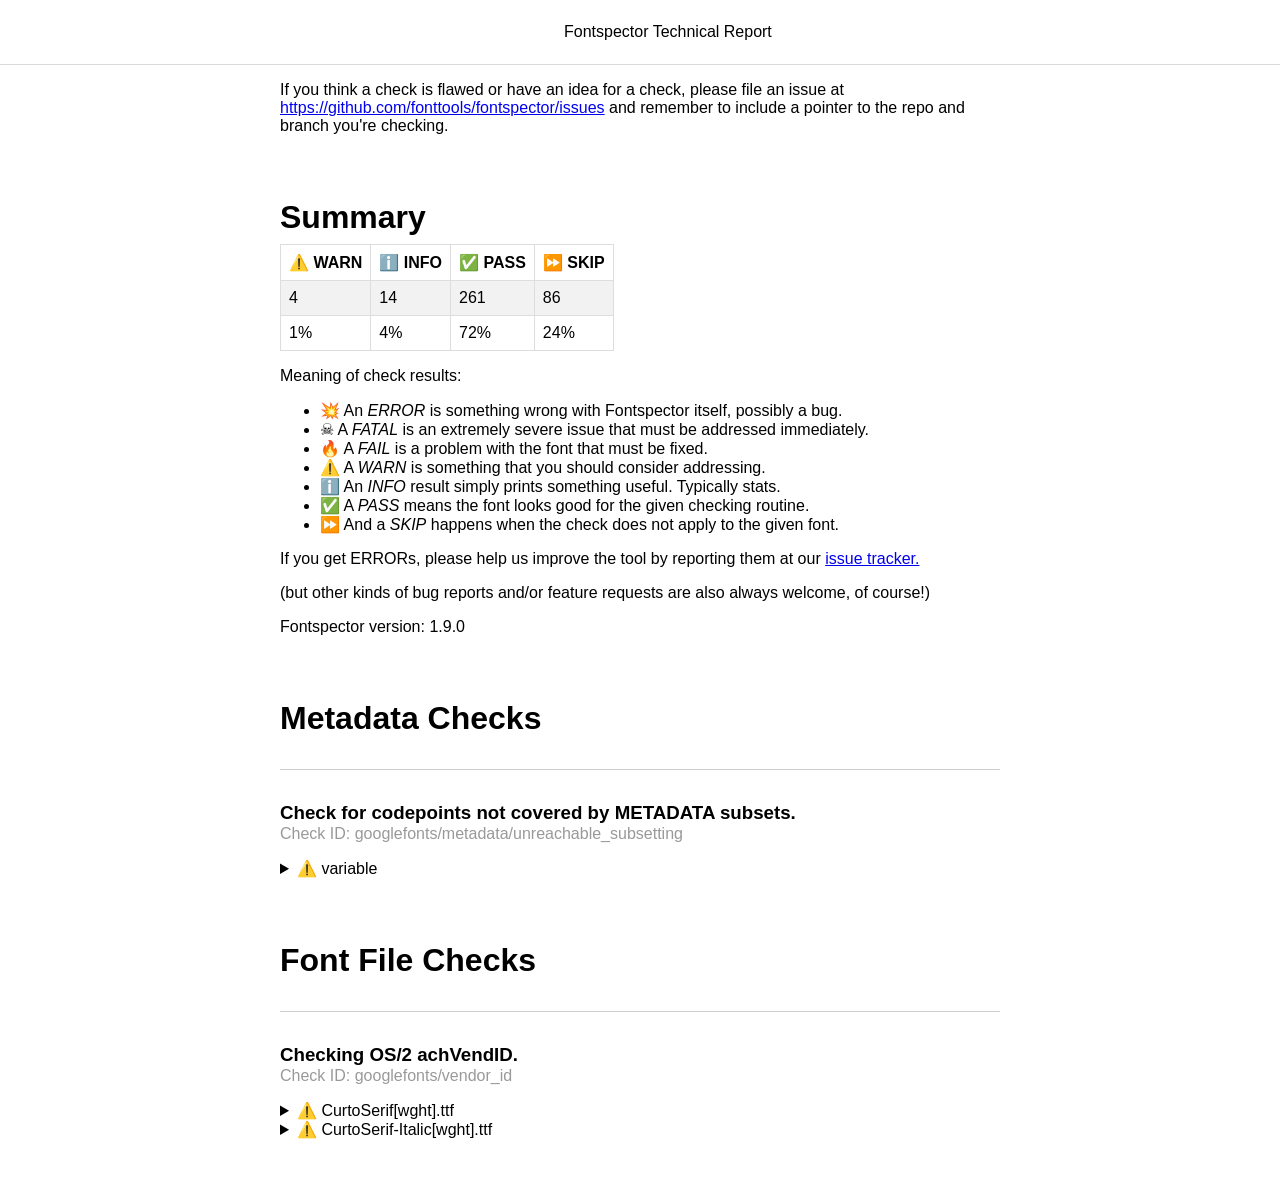
==== commit 1472af10: "Build from sources with gftools and add clean Fontspector target Rename the Glyphs sources, replace " ====
--- a/out/fontspector/fontspector-report.html
+++ b/out/fontspector/fontspector-report.html
@@ -279,10 +279,10 @@
         <th>⚠️ WARN</th><th>ℹ️ INFO</th><th>✅ PASS</th><th>⏩ SKIP</th>
     </tr>
     <tr>
-        <td>5 </td> <td>14 </td> <td>260 </td> <td>86 </td> 
+        <td>4 </td> <td>14 </td> <td>261 </td> <td>86 </td> 
     </tr>
     <tr>
-        <td>1%</td> <td>4%</td> <td>71%</td> <td>24%</td> 
+        <td>1%</td> <td>4%</td> <td>72%</td> <td>24%</td> 
     </tr>
 </table>
 
@@ -364,22 +364,22 @@
                                 
                                     <p>fonts/variable/CurtoSerif[wght].ttf: The following codepoints supported by the font are not covered by any subsets defined in the font's metadata file, and will never be served. You can solve this by either manually adding additional subset declarations to METADATA.pb, or by editing the glyphset definitions.</p>
 <ul>
-<li>U+02D8 BREVE: try adding one of: canadian-aboriginal, yi</li>
-<li>U+02D9 DOT ABOVE: try adding one of: canadian-aboriginal, yi</li>
-<li>U+02DB OGONEK: try adding one of: yi, canadian-aboriginal</li>
-<li>U+0302 COMBINING CIRCUMFLEX ACCENT: try adding one of: coptic, math, cherokee, tifinagh</li>
-<li>U+0306 COMBINING BREVE: try adding one of: tifinagh, old-permic</li>
-<li>U+0307 COMBINING DOT ABOVE: try adding one of: math, old-permic, canadian-aboriginal, tifinagh, hebrew, malayalam, syriac, coptic, todhri, tai-le, duployan</li>
+<li>U+02D8 BREVE: try adding one of: yi, canadian-aboriginal</li>
+<li>U+02D9 DOT ABOVE: try adding one of: yi, canadian-aboriginal</li>
+<li>U+02DB OGONEK: try adding one of: canadian-aboriginal, yi</li>
+<li>U+0302 COMBINING CIRCUMFLEX ACCENT: try adding one of: cherokee, coptic, math, tifinagh</li>
+<li>U+0306 COMBINING BREVE: try adding one of: old-permic, tifinagh</li>
+<li>U+0307 COMBINING DOT ABOVE: try adding one of: coptic, math, tai-le, syriac, hebrew, old-permic, todhri, canadian-aboriginal, duployan, malayalam, tifinagh</li>
 <li>U+030A COMBINING RING ABOVE: try adding one of: duployan, syriac</li>
 <li>U+030B COMBINING DOUBLE ACUTE ACCENT: try adding one of: cherokee, osage</li>
-<li>U+030C COMBINING CARON: try adding one of: cherokee, tai-le</li>
+<li>U+030C COMBINING CARON: try adding one of: tai-le, cherokee</li>
 <li>U+0312 COMBINING TURNED COMMA ABOVE: try adding math</li>
 <li>U+0326 COMBINING COMMA BELOW: try adding math</li>
 <li>U+0327 COMBINING CEDILLA: try adding math</li>
 <li>U+1EBC LATIN CAPITAL LETTER E WITH TILDE: try adding vietnamese</li>
 <li>U+1EBD LATIN SMALL LETTER E WITH TILDE: try adding vietnamese</li>
 <li>U+2030 PER MILLE SIGN: try adding adlam</li>
-<li>U+25CC DOTTED CIRCLE: try adding one of: hanunoo, zanabazar-square, caucasian-albanian, javanese, dogra, old-permic, saurashtra, bhaiksuki, elbasan, adlam, hebrew, canadian-aboriginal, tai-le, bengali, duployan, kaithi, thai, ahom, buginese, myanmar, telugu, warang-citi, tagbanwa, khojki, bassa-vah, mahajani, buhid, newa, takri, tibetan, gurmukhi, devanagari, kayah-li, mandaic, osage, soyombo, new-tai-lue, tirhuta, khmer, balinese, chakma, sinhala, sundanese, gunjala-gondi, mongolian, limbu, armenian, syloti-nagri, malayalam, thaana, khudawadi, lao, tifinagh, pahawh-hmong, sharada, brahmi, manichaean, masaram-gondi, syriac, math, oriya, tagalog, yi, wancho, symbols, psalter-pahlavi, rejang, miao, hanifi-rohingya, gujarati, cham, grantha, sogdian, mende-kikakui, meetei-mayek, phags-pa, modi, nko, tamil, kharoshthi, music, tai-tham, marchen, siddham, tai-viet, coptic, lepcha, batak, kannada</li>
+<li>U+25CC DOTTED CIRCLE: try adding one of: javanese, music, batak, oriya, malayalam, miao, osage, siddham, tagalog, tai-tham, takri, telugu, canadian-aboriginal, syloti-nagri, tai-le, mende-kikakui, syriac, tamil, hanunoo, khmer, devanagari, brahmi, kaithi, kannada, newa, zanabazar-square, meetei-mayek, gujarati, marchen, dogra, masaram-gondi, sinhala, limbu, sundanese, gurmukhi, hebrew, cham, bhaiksuki, caucasian-albanian, coptic, symbols, buhid, mongolian, thaana, armenian, nko, old-permic, yi, modi, tirhuta, gunjala-gondi, kayah-li, khojki, sharada, myanmar, tibetan, sogdian, thai, mandaic, balinese, khudawadi, hanifi-rohingya, adlam, bengali, kharoshthi, lao, chakma, pahawh-hmong, saurashtra, soyombo, tai-viet, wancho, warang-citi, psalter-pahlavi, elbasan, phags-pa, tagbanwa, ahom, mahajani, new-tai-lue, grantha, bassa-vah, buginese, duployan, math, rejang, tifinagh, lepcha, manichaean</li>
 </ul>
 <p>Or you can add the above codepoints to one of the subsets supported by the font: latin-ext, latin</p>
                                 
@@ -400,22 +400,22 @@
                                 
                                     <p>fonts/variable/CurtoSerif-Italic[wght].ttf: The following codepoints supported by the font are not covered by any subsets defined in the font's metadata file, and will never be served. You can solve this by either manually adding additional subset declarations to METADATA.pb, or by editing the glyphset definitions.</p>
 <ul>
-<li>U+02D8 BREVE: try adding one of: canadian-aboriginal, yi</li>
-<li>U+02D9 DOT ABOVE: try adding one of: canadian-aboriginal, yi</li>
-<li>U+02DB OGONEK: try adding one of: yi, canadian-aboriginal</li>
-<li>U+0302 COMBINING CIRCUMFLEX ACCENT: try adding one of: coptic, math, cherokee, tifinagh</li>
-<li>U+0306 COMBINING BREVE: try adding one of: tifinagh, old-permic</li>
-<li>U+0307 COMBINING DOT ABOVE: try adding one of: math, old-permic, canadian-aboriginal, tifinagh, hebrew, malayalam, syriac, coptic, todhri, tai-le, duployan</li>
+<li>U+02D8 BREVE: try adding one of: yi, canadian-aboriginal</li>
+<li>U+02D9 DOT ABOVE: try adding one of: yi, canadian-aboriginal</li>
+<li>U+02DB OGONEK: try adding one of: canadian-aboriginal, yi</li>
+<li>U+0302 COMBINING CIRCUMFLEX ACCENT: try adding one of: cherokee, coptic, math, tifinagh</li>
+<li>U+0306 COMBINING BREVE: try adding one of: old-permic, tifinagh</li>
+<li>U+0307 COMBINING DOT ABOVE: try adding one of: coptic, math, tai-le, syriac, hebrew, old-permic, todhri, canadian-aboriginal, duployan, malayalam, tifinagh</li>
 <li>U+030A COMBINING RING ABOVE: try adding one of: duployan, syriac</li>
 <li>U+030B COMBINING DOUBLE ACUTE ACCENT: try adding one of: cherokee, osage</li>
-<li>U+030C COMBINING CARON: try adding one of: cherokee, tai-le</li>
+<li>U+030C COMBINING CARON: try adding one of: tai-le, cherokee</li>
 <li>U+0312 COMBINING TURNED COMMA ABOVE: try adding math</li>
 <li>U+0326 COMBINING COMMA BELOW: try adding math</li>
 <li>U+0327 COMBINING CEDILLA: try adding math</li>
 <li>U+1EBC LATIN CAPITAL LETTER E WITH TILDE: try adding vietnamese</li>
 <li>U+1EBD LATIN SMALL LETTER E WITH TILDE: try adding vietnamese</li>
 <li>U+2030 PER MILLE SIGN: try adding adlam</li>
-<li>U+25CC DOTTED CIRCLE: try adding one of: hanunoo, zanabazar-square, caucasian-albanian, javanese, dogra, old-permic, saurashtra, bhaiksuki, elbasan, adlam, hebrew, canadian-aboriginal, tai-le, bengali, duployan, kaithi, thai, ahom, buginese, myanmar, telugu, warang-citi, tagbanwa, khojki, bassa-vah, mahajani, buhid, newa, takri, tibetan, gurmukhi, devanagari, kayah-li, mandaic, osage, soyombo, new-tai-lue, tirhuta, khmer, balinese, chakma, sinhala, sundanese, gunjala-gondi, mongolian, limbu, armenian, syloti-nagri, malayalam, thaana, khudawadi, lao, tifinagh, pahawh-hmong, sharada, brahmi, manichaean, masaram-gondi, syriac, math, oriya, tagalog, yi, wancho, symbols, psalter-pahlavi, rejang, miao, hanifi-rohingya, gujarati, cham, grantha, sogdian, mende-kikakui, meetei-mayek, phags-pa, modi, nko, tamil, kharoshthi, music, tai-tham, marchen, siddham, tai-viet, coptic, lepcha, batak, kannada</li>
+<li>U+25CC DOTTED CIRCLE: try adding one of: javanese, music, batak, oriya, malayalam, miao, osage, siddham, tagalog, tai-tham, takri, telugu, canadian-aboriginal, syloti-nagri, tai-le, mende-kikakui, syriac, tamil, hanunoo, khmer, devanagari, brahmi, kaithi, kannada, newa, zanabazar-square, meetei-mayek, gujarati, marchen, dogra, masaram-gondi, sinhala, limbu, sundanese, gurmukhi, hebrew, cham, bhaiksuki, caucasian-albanian, coptic, symbols, buhid, mongolian, thaana, armenian, nko, old-permic, yi, modi, tirhuta, gunjala-gondi, kayah-li, khojki, sharada, myanmar, tibetan, sogdian, thai, mandaic, balinese, khudawadi, hanifi-rohingya, adlam, bengali, kharoshthi, lao, chakma, pahawh-hmong, saurashtra, soyombo, tai-viet, wancho, warang-citi, psalter-pahlavi, elbasan, phags-pa, tagbanwa, ahom, mahajani, new-tai-lue, grantha, bassa-vah, buginese, duployan, math, rejang, tifinagh, lepcha, manichaean</li>
 </ul>
 <p>Or you can add the above codepoints to one of the subsets supported by the font: latin-ext, latin</p>
                                 
@@ -597,531 +597,6 @@
 
 
         
-            <h2>Outline Checks</h2>
-
-    
-        <h3>Are there any misaligned on-curve points?</h3>
-<div class='check__idlabel'>Check ID: outline_alignment_miss</div>
-
-<div class="rationale">
-    
-
-</div>
-
-
-    
-        <details>
-            <summary>
-                ⚠️
-                CurtoSerif-Italic[wght].ttf
-                
-            </summary>
-            <div>
-                <ul>
-                
-                
-                        <li class='details_item'>
-                            <span class='details_indicator'>
-                            ⚠️ WARN
-                            </span>
-
-                            <span class='details_text'>
-                                
-                                    <p>The following glyphs have on-curve points which have potentially incorrect y coordinates:</p>
-<ul>
-<li>
-<ul>
-<li>G (U+0047): X=473,Y=614 (should be at cap-height 612?)</li>
-</ul>
-</li>
-<li>
-<ul>
-<li>G (U+0047): X=302,Y=1.5 (should be at baseline 0?)</li>
-</ul>
-</li>
-<li>
-<ul>
-<li>Gbreve (U+011E): X=473,Y=614 (should be at cap-height 612?)</li>
-</ul>
-</li>
-<li>
-<ul>
-<li>Gbreve (U+011E): X=302,Y=1.5 (should be at baseline 0?)</li>
-</ul>
-</li>
-<li>
-<ul>
-<li>uni0122 (U+0122): X=473,Y=614 (should be at cap-height 612?)</li>
-</ul>
-</li>
-<li>
-<ul>
-<li>uni0122 (U+0122): X=302,Y=1.5 (should be at baseline 0?)</li>
-</ul>
-</li>
-<li>
-<ul>
-<li>Gdotaccent (U+0120): X=473,Y=614 (should be at cap-height 612?)</li>
-</ul>
-</li>
-<li>
-<ul>
-<li>Gdotaccent (U+0120): X=302,Y=1.5 (should be at baseline 0?)</li>
-</ul>
-</li>
-<li>
-<ul>
-<li>Q (U+0051): X=166,Y=1 (should be at baseline 0?)</li>
-</ul>
-</li>
-<li>
-<ul>
-<li>W (U+0057): X=93,Y=610 (should be at cap-height 612?)</li>
-</ul>
-</li>
-<li>
-<ul>
-<li>Wacute (U+1E82): X=93,Y=610 (should be at cap-height 612?)</li>
-</ul>
-</li>
-<li>
-<ul>
-<li>Wcircumflex (U+0174): X=93,Y=610 (should be at cap-height 612?)</li>
-</ul>
-</li>
-<li>
-<ul>
-<li>Wdieresis (U+1E84): X=93,Y=610 (should be at cap-height 612?)</li>
-</ul>
-</li>
-<li>
-<ul>
-<li>Wgrave (U+1E80): X=93,Y=610 (should be at cap-height 612?)</li>
-</ul>
-</li>
-<li>
-<ul>
-<li>abreve (U+0103): X=226,Y=610 (should be at cap-height 612?)</li>
-</ul>
-</li>
-<li>
-<ul>
-<li>abreve (U+0103): X=462,Y=610 (should be at cap-height 612?)</li>
-</ul>
-</li>
-<li>
-<ul>
-<li>agrave (U+00E0): X=289,Y=611 (should be at cap-height 612?)</li>
-</ul>
-</li>
-<li>
-<ul>
-<li>aring (U+00E5): X=240.5,Y=610.5 (should be at cap-height 612?)</li>
-</ul>
-</li>
-<li>
-<ul>
-<li>aring (U+00E5): X=279.5,Y=614.5 (should be at cap-height 612?)</li>
-</ul>
-</li>
-<li>
-<ul>
-<li>atilde (U+00E3): X=271,Y=610 (should be at cap-height 612?)</li>
-</ul>
-</li>
-<li>
-<ul>
-<li>dcaron (U+010F): X=603.5,Y=613.5 (should be at cap-height 612?)</li>
-</ul>
-</li>
-<li>
-<ul>
-<li>egrave (U+00E8): X=266,Y=611 (should be at cap-height 612?)</li>
-</ul>
-</li>
-<li>
-<ul>
-<li>gbreve (U+011F): X=190,Y=610 (should be at cap-height 612?)</li>
-</ul>
-</li>
-<li>
-<ul>
-<li>gbreve (U+011F): X=426,Y=610 (should be at cap-height 612?)</li>
-</ul>
-</li>
-<li>
-<ul>
-<li>igrave (U+00EC): X=196,Y=611 (should be at cap-height 612?)</li>
-</ul>
-</li>
-<li>
-<ul>
-<li>lcaron (U+013E): X=369.5,Y=613.5 (should be at cap-height 612?)</li>
-</ul>
-</li>
-<li>
-<ul>
-<li>ntilde (U+00F1): X=295,Y=610 (should be at cap-height 612?)</li>
-</ul>
-</li>
-<li>
-<ul>
-<li>ograve (U+00F2): X=259,Y=611 (should be at cap-height 612?)</li>
-</ul>
-</li>
-<li>
-<ul>
-<li>otilde (U+00F5): X=241,Y=610 (should be at cap-height 612?)</li>
-</ul>
-</li>
-<li>
-<ul>
-<li>p (U+0070): X=100,Y=2 (should be at baseline 0?)</li>
-</ul>
-</li>
-<li>
-<ul>
-<li>thorn (U+00FE): X=88,Y=2 (should be at baseline 0?)</li>
-</ul>
-</li>
-<li>
-<ul>
-<li>ubreve (U+016D): X=223,Y=610 (should be at cap-height 612?)</li>
-</ul>
-</li>
-<li>
-<ul>
-<li>ubreve (U+016D): X=459,Y=610 (should be at cap-height 612?)</li>
-</ul>
-</li>
-<li>
-<ul>
-<li>ugrave (U+00F9): X=286,Y=611 (should be at cap-height 612?)</li>
-</ul>
-</li>
-<li>
-<ul>
-<li>uring (U+016F): X=237.5,Y=610.5 (should be at cap-height 612?)</li>
-</ul>
-</li>
-<li>
-<ul>
-<li>uring (U+016F): X=276.5,Y=614.5 (should be at cap-height 612?)</li>
-</ul>
-</li>
-<li>
-<ul>
-<li>wgrave (U+1E81): X=389,Y=611 (should be at cap-height 612?)</li>
-</ul>
-</li>
-<li>
-<ul>
-<li>ygrave (U+1EF3): X=260,Y=611 (should be at cap-height 612?)</li>
-</ul>
-</li>
-<li>
-<ul>
-<li>abreve.ss01: X=192,Y=610 (should be at cap-height 612?)</li>
-</ul>
-</li>
-<li>
-<ul>
-<li>abreve.ss01: X=428,Y=610 (should be at cap-height 612?)</li>
-</ul>
-</li>
-<li>
-<ul>
-<li>agrave.ss01: X=248,Y=611 (should be at cap-height 612?)</li>
-</ul>
-</li>
-<li>
-<ul>
-<li>aring.ss01: X=172.5,Y=610.5 (should be at cap-height 612?)</li>
-</ul>
-</li>
-<li>
-<ul>
-<li>aring.ss01: X=211.5,Y=614.5 (should be at cap-height 612?)</li>
-</ul>
-</li>
-<li>
-<ul>
-<li>atilde.ss01: X=257,Y=610 (should be at cap-height 612?)</li>
-</ul>
-</li>
-<li>
-<ul>
-<li>egrave.ss01: X=266,Y=611 (should be at cap-height 612?)</li>
-</ul>
-</li>
-<li>
-<ul>
-<li>gbreve.ss01: X=190,Y=610 (should be at cap-height 612?)</li>
-</ul>
-</li>
-<li>
-<ul>
-<li>gbreve.ss01: X=426,Y=610 (should be at cap-height 612?)</li>
-</ul>
-</li>
-<li>
-<ul>
-<li>f_f_i: X=667.5,Y=613.5 (should be at cap-height 612?)</li>
-</ul>
-</li>
-<li>
-<ul>
-<li>f_f_i: X=556,Y=611 (should be at cap-height 612?)</li>
-</ul>
-</li>
-<li>
-<ul>
-<li>f_f_l: X=390,Y=611 (should be at cap-height 612?)</li>
-</ul>
-</li>
-<li>
-<ul>
-<li>f_i: X=436.5,Y=613.5 (should be at cap-height 612?)</li>
-</ul>
-</li>
-<li>
-<ul>
-<li>f_i: X=325,Y=611 (should be at cap-height 612?)</li>
-</ul>
-</li>
-<li>
-<ul>
-<li>ordfeminine (U+00AA): X=392,Y=614.5 (should be at cap-height 612?)</li>
-</ul>
-</li>
-<li>
-<ul>
-<li>five (U+0035): X=45,Y=-1 (should be at baseline 0?)</li>
-</ul>
-</li>
-<li>
-<ul>
-<li>six (U+0036): X=468,Y=611 (should be at cap-height 612?)</li>
-</ul>
-</li>
-<li>
-<ul>
-<li>comma (U+002C): X=41.5,Y=1.5 (should be at baseline 0?)</li>
-</ul>
-</li>
-<li>
-<ul>
-<li>semicolon (U+003B): X=41.5,Y=1.5 (should be at baseline 0?)</li>
-</ul>
-</li>
-<li>
-<ul>
-<li>quotesinglbase (U+201A): X=16.5,Y=1.5 (should be at baseline 0?)</li>
-</ul>
-</li>
-<li>
-<ul>
-<li>quotedblbase (U+201E): X=16.5,Y=1.5 (should be at baseline 0?)</li>
-</ul>
-</li>
-<li>
-<ul>
-<li>quotedblbase (U+201E): X=166.5,Y=1.5 (should be at baseline 0?)</li>
-</ul>
-</li>
-<li>
-<ul>
-<li>quotedblleft (U+201C): X=150.5,Y=613.5 (should be at cap-height 612?)</li>
-</ul>
-</li>
-<li>
-<ul>
-<li>quotedblleft (U+201C): X=300.5,Y=613.5 (should be at cap-height 612?)</li>
-</ul>
-</li>
-<li>
-<ul>
-<li>quoteleft (U+2018): X=190.5,Y=613.5 (should be at cap-height 612?)</li>
-</ul>
-</li>
-<li>
-<ul>
-<li>quotedbl (U+0022): X=251.5,Y=611 (should be at cap-height 612?)</li>
-</ul>
-</li>
-<li>
-<ul>
-<li>quotedbl (U+0022): X=390.5,Y=611 (should be at cap-height 612?)</li>
-</ul>
-</li>
-<li>
-<ul>
-<li>quotesingle (U+0027): X=251.5,Y=611 (should be at cap-height 612?)</li>
-</ul>
-</li>
-<li>
-<ul>
-<li>ampersand (U+0026): X=407.5,Y=611.5 (should be at cap-height 612?)</li>
-</ul>
-</li>
-<li>
-<ul>
-<li>gravecomb (U+0300): X=248,Y=611 (should be at cap-height 612?)</li>
-</ul>
-</li>
-<li>
-<ul>
-<li>uni0306 (U+0306): X=192,Y=610 (should be at cap-height 612?)</li>
-</ul>
-</li>
-<li>
-<ul>
-<li>uni0306 (U+0306): X=428,Y=610 (should be at cap-height 612?)</li>
-</ul>
-</li>
-<li>
-<ul>
-<li>uni030A (U+030A): X=172.5,Y=610.5 (should be at cap-height 612?)</li>
-</ul>
-</li>
-<li>
-<ul>
-<li>uni030A (U+030A): X=211.5,Y=614.5 (should be at cap-height 612?)</li>
-</ul>
-</li>
-<li>
-<ul>
-<li>tildecomb (U+0303): X=257,Y=610 (should be at cap-height 612?)</li>
-</ul>
-</li>
-<li>
-<ul>
-<li>grave (U+0060): X=248,Y=611 (should be at cap-height 612?)</li>
-</ul>
-</li>
-<li>
-<ul>
-<li>breve (U+02D8): X=192,Y=610 (should be at cap-height 612?)</li>
-</ul>
-</li>
-<li>
-<ul>
-<li>breve (U+02D8): X=428,Y=610 (should be at cap-height 612?)</li>
-</ul>
-</li>
-<li>
-<ul>
-<li>ring (U+02DA): X=172.5,Y=610.5 (should be at cap-height 612?)</li>
-</ul>
-</li>
-<li>
-<ul>
-<li>ring (U+02DA): X=211.5,Y=614.5 (should be at cap-height 612?)</li>
-</ul>
-</li>
-<li>
-<ul>
-<li>tilde (U+02DC): X=257,Y=610 (should be at cap-height 612?)</li>
-</ul>
-</li>
-<li>
-<ul>
-<li>ebreve (U+0115): X=203,Y=610 (should be at cap-height 612?)</li>
-</ul>
-</li>
-<li>
-<ul>
-<li>ebreve (U+0115): X=439,Y=610 (should be at cap-height 612?)</li>
-</ul>
-</li>
-<li>
-<ul>
-<li>itilde (U+0129): X=178,Y=610 (should be at cap-height 612?)</li>
-</ul>
-</li>
-<li>
-<ul>
-<li>ibreve (U+012D): X=133,Y=610 (should be at cap-height 612?)</li>
-</ul>
-</li>
-<li>
-<ul>
-<li>ibreve (U+012D): X=369,Y=610 (should be at cap-height 612?)</li>
-</ul>
-</li>
-<li>
-<ul>
-<li>obreve (U+014F): X=196,Y=610 (should be at cap-height 612?)</li>
-</ul>
-</li>
-<li>
-<ul>
-<li>obreve (U+014F): X=432,Y=610 (should be at cap-height 612?)</li>
-</ul>
-</li>
-<li>
-<ul>
-<li>utilde (U+0169): X=268,Y=610 (should be at cap-height 612?)</li>
-</ul>
-</li>
-<li>
-<ul>
-<li>uni01E4 (U+01E4): X=473,Y=614 (should be at cap-height 612?)</li>
-</ul>
-</li>
-<li>
-<ul>
-<li>uni01E4 (U+01E4): X=302,Y=1.5 (should be at baseline 0?)</li>
-</ul>
-</li>
-<li>
-<ul>
-<li>Gcaron (U+01E6): X=473,Y=614 (should be at cap-height 612?)</li>
-</ul>
-</li>
-<li>
-<ul>
-<li>Gcaron (U+01E6): X=302,Y=1.5 (should be at baseline 0?)</li>
-</ul>
-</li>
-<li>
-<ul>
-<li>uni1EBD (U+1EBD): X=248,Y=610 (should be at cap-height 612?)</li>
-</ul>
-</li>
-</ul>
-                                
-                                
-                                     [code: found-misalignments]
-                                
-                            </span>
-                        </li>
-                
-                
-                </ul>
-            </div>
-        </details>
-    
-
-    
-
-
-    
-
-    
-
-    
-
-    
-
-    
-
-    
-
-    
-
-
-        
     </main>
 </body>
 
